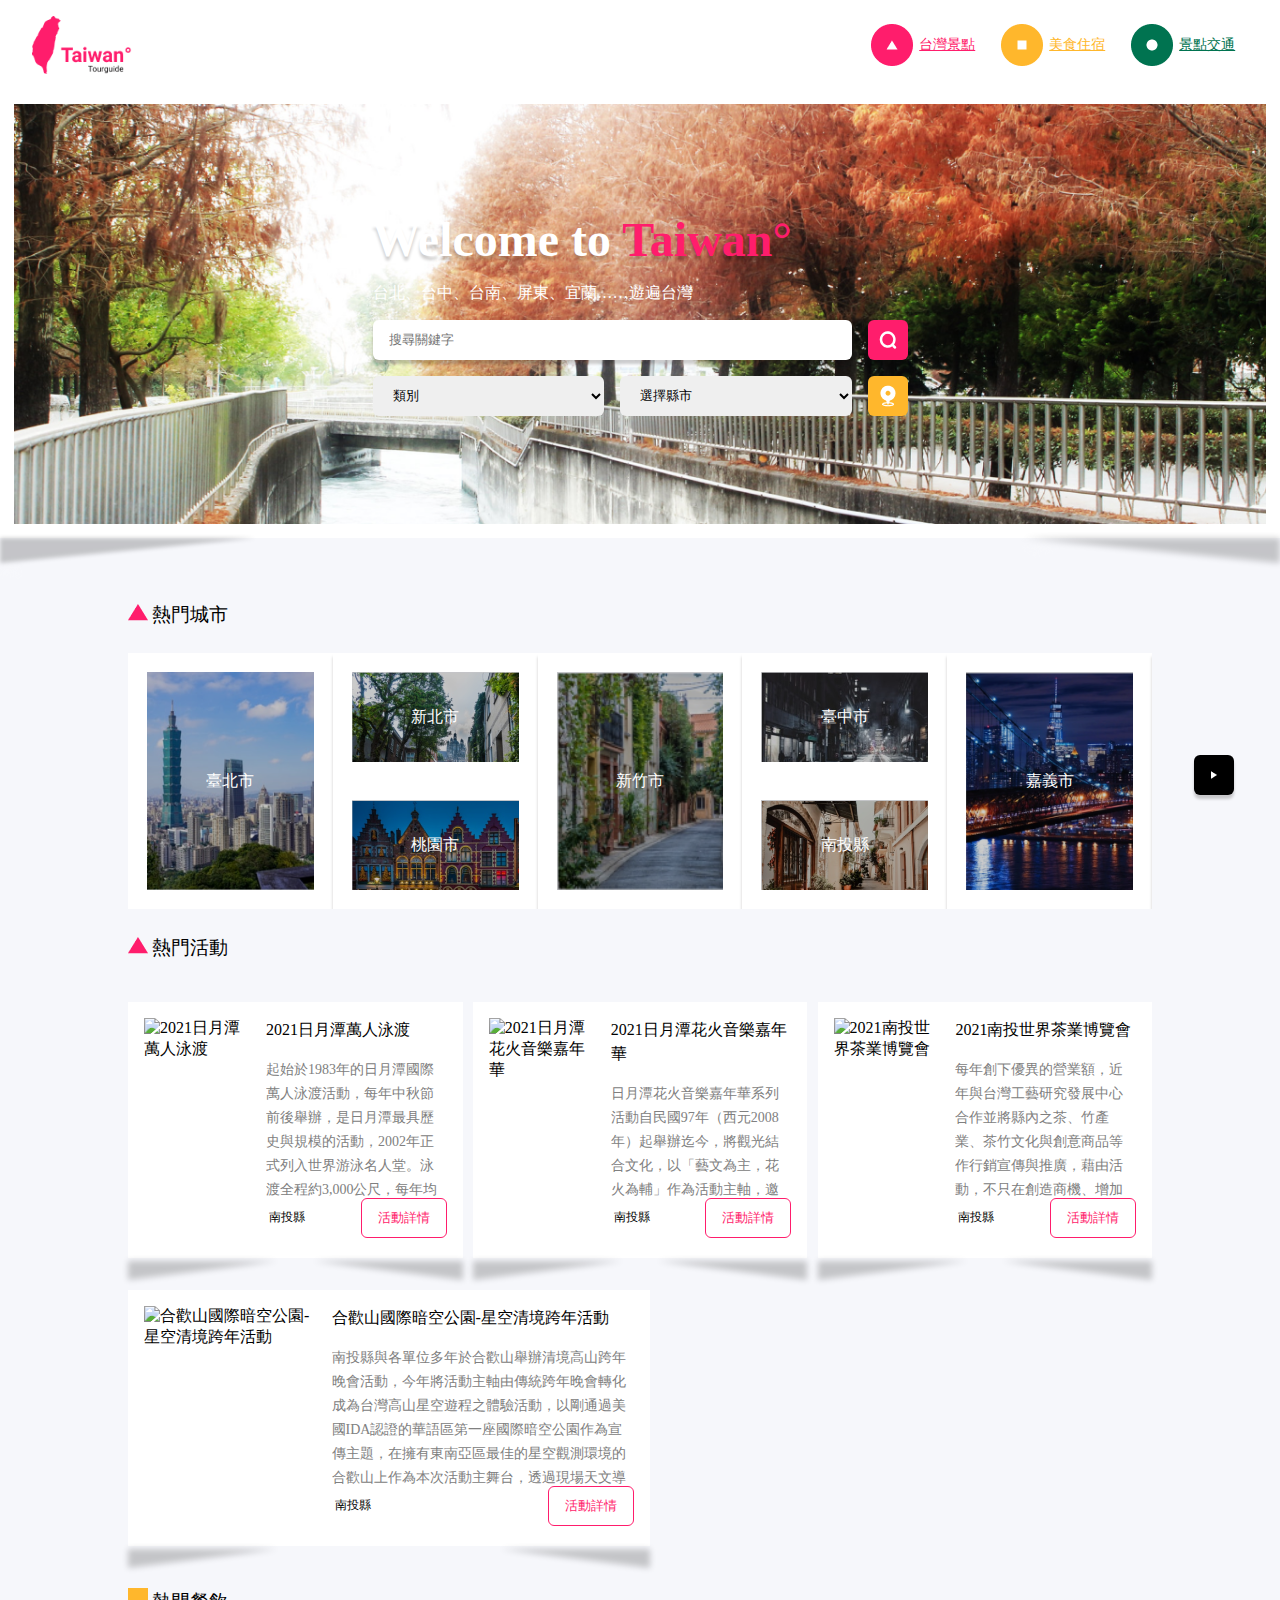
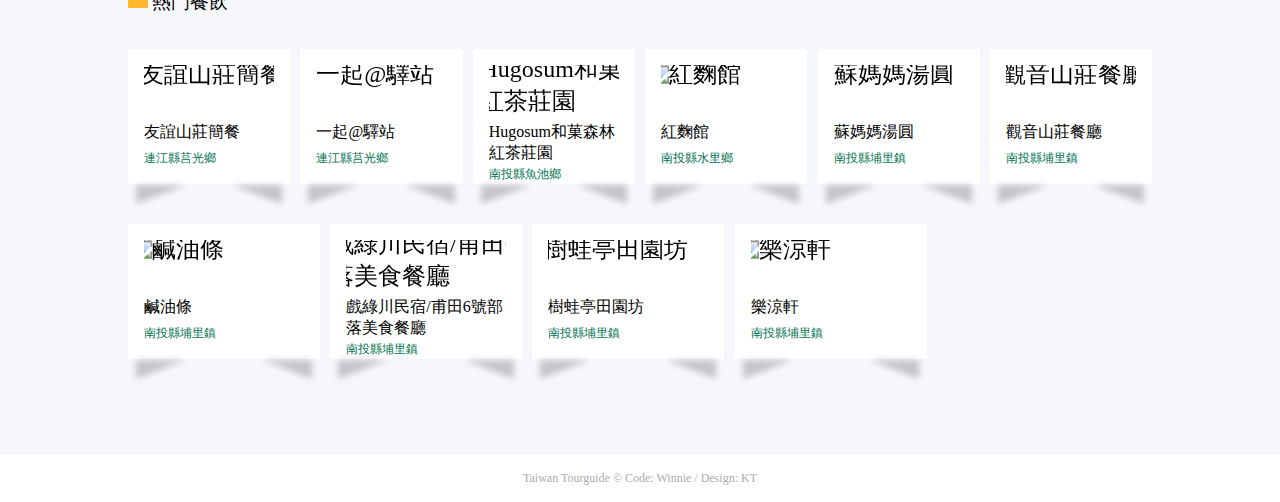
==== index.html @ 541fc55f "first commit" ====
<!DOCTYPE html>
<html lang="zh">
  <head>
    <meta charset="UTF-8" />
    <meta http-equiv="X-UA-Compatible" content="IE=edge" />
    <meta name="viewport" content="width=device-width, initial-scale=1.0" />
    <title>台灣旅遊景點導覽</title>
    <link
      rel="stylesheet"
      href="https://use.fontawesome.com/releases/v5.15.4/css/all.css"
      integrity="sha384-DyZ88mC6Up2uqS4h/KRgHuoeGwBcD4Ng9SiP4dIRy0EXTlnuz47vAwmeGwVChigm"
      crossorigin="anonymous"
    />
    <link rel="stylesheet" href="styles/style.css" />
  </head>
  <body>
    <!-- 頁首/start -->
    <header class="header">
      <!-- 導覽列/start -->
      <nav>
        <img class="logo" src="./images/logo.png" alt="Taiwan Tourguide" />
        <ul class="subnav">
          <li>
            <a class="text_primary" href="./index.html">
              <img src="/images/link (1).png" alt="" />
              <span>台灣景點</span>
            </a>
          </li>
          <li>
            <a class="text_secondary" href="./meal.html">
              <img src="/images/link (2).png" alt="" />
              <span>美食住宿</span>
            </a>
          </li>
          <li>
            <a class="text_green" href="./traffic.html">
              <img src="/images/link (3).png" alt="" />
              <span>景點交通</span>
            </a>
          </li>
        </ul>
      </nav>
      <!-- 導覽列/end -->
      <!-- 看板/start -->
      <section class="banner">
        <div class="img_container">
          <img src="./images/banner.png" alt="banner" />
        </div>
        <div class="flex_container">
          <h1>Welcome to <span class="text_primary">Taiwan°</span></h1>
          <p>台北、台中、台南、屏東、宜蘭……遊遍台灣</p>
          <form action="">
            <div class="toolbox">
              <input
                type="text"
                class="input"
                name="keywords"
                id="keywords"
                placeholder="搜尋關鍵字"
              />
              <button class="btn btn_primary" id="search">
                <img src="./images/Icon/search.png" alt="" />
              </button>
              <select class="btn" name="typeSelect" id="typeSelect">
                <option value="">類別</option>
                <option value="Activity">活動</option>
                <option value="ScenicSpot">景點</option>
              </select>
              <select class="btn" name="citySelect" id="citySelect">
                <option value="">不分縣市</option>
              </select>
              <button class="btn btn_secondary">
                <img src="./images/Icon/GPS.png" alt="GPS" />
              </button>
            </div>
          </form>
        </div>
      </section>
      <!-- 看板/end -->
    </header>
    <!-- 頁首/end -->

    <main>
      <!-- 熱門城市/start -->
      <section class="topic topic_city">
        <div class="topic_title">
          <img src="./images/Icon/Triangle.png" alt="" />
          <h3>熱門城市</h3>
        </div>
        <div class="grid_container">
          <div class="cards_map">
            <div class="card_map grid_1">
              <i class="fas fa-map-marker-alt"></i>
              <h4>臺北市</h4>
              <div class="img_container">
                <img src="/images/city/Taipei.png" alt="臺北市" />
              </div>
            </div>
            <div class="card_map grid_2">
              <i class="fas fa-map-marker-alt"></i>
              <h4>新北市</h4>
              <div class="img_container">
                <img src="/images/city/NewTaipei.png" alt="新北市" />
              </div>
            </div>
            <div class="card_map">
              <i class="fas fa-map-marker-alt"></i>
              <h4>桃園市</h4>
              <div class="img_container">
                <img src="/images/city/Taoyuan.png" alt="桃園市" />
              </div>
            </div>
            <div class="card_map grid_1">
              <i class="fas fa-map-marker-alt"></i>
              <h4>新竹市</h4>
              <div class="img_container">
                <img src="/images/city/Hsinchu.png" alt="新竹市" />
              </div>
            </div>
            <div class="card_map grid_2">
              <i class="fas fa-map-marker-alt"></i>
              <h4>臺中市</h4>
              <div class="img_container">
                <img src="/images/city/Taichung.png" alt="臺中市" />
              </div>
            </div>
            <div class="card_map">
              <i class="fas fa-map-marker-alt"></i>
              <h4>南投縣</h4>
              <div class="img_container">
                <img src="/images/city/NantouCounty.png" alt="南投縣" />
              </div>
            </div>
            <div class="card_map grid_1">
              <i class="fas fa-map-marker-alt"></i>
              <h4>嘉義市</h4>
              <div class="img_container">
                <img src="/images/city/Chiayi.png" alt="嘉義市" />
              </div>
            </div>
            <!-- 前半部 -->
            <!-- 後半部 -->
            <div class="card_map grid_1">
              <i class="fas fa-map-marker-alt"></i>
              <h4>臺南市</h4>
              <div class="img_container">
                <img src="/images/city/Tainan.png" alt="臺南市" />
              </div>
            </div>
            <div class="card_map grid_2">
              <i class="fas fa-map-marker-alt"></i>
              <h4>高雄市</h4>
              <div class="img_container">
                <img src="/images/city/Kaohsiung.png" alt="高雄市" />
              </div>
            </div>
            <div class="card_map">
              <i class="fas fa-map-marker-alt"></i>
              <h4>屏東縣</h4>
              <div class="img_container">
                <img src="/images/city/PingtungCounty.png" alt="屏東縣" />
              </div>
            </div>
            <div class="card_map grid_1">
              <i class="fas fa-map-marker-alt"></i>
              <h4>宜蘭縣</h4>
              <div class="img_container">
                <img src="/images/city/YilanCounty.png" alt="宜蘭縣" />
              </div>
            </div>
            <div class="card_map grid_2">
              <i class="fas fa-map-marker-alt"></i>
              <h4>花蓮縣</h4>
              <div class="img_container">
                <img src="/images/city/HualienCounty.png" alt="花蓮縣" />
              </div>
            </div>
            <div class="card_map">
              <i class="fas fa-map-marker-alt"></i>
              <h4>臺東縣</h4>
              <div class="img_container">
                <img src="/images/city/TaitungCounty.png" alt="臺東縣" />
              </div>
            </div>
            <div class="card_map grid_1">
              <i class="fas fa-map-marker-alt"></i>
              <h4>金.馬.澎</h4>
              <div class="img_container">
                <img src="/images/city/others.png" alt="金門縣" />
              </div>
            </div>
          </div>
        </div>
        <button class="btn btn_white prev_map">
          <img src="/images/Icon/previous-1.png" alt="previous" />
        </button>
        <button class="btn btn_black next_map">
          <img src="/images/Icon/next-1.png" alt="next" />
        </button>
      </section>
      <!-- 熱門城市/end -->
      <!-- 熱門活動/start -->
      <section class="topic topic_activity">
        <div class="topic_title">
          <img src="./images/Icon/Triangle.png" alt="" />
          <h3>熱門活動</h3>
        </div>
        <div class="cards cards_activity">
          <div class="card_activity">
            <div class="activity_img">
              <img
                src="https://www.taiwan.net.tw/att/event/50882fb8-6e13-49dc-8d8a-f7b83de20fe3.jpg"
                alt="2021日月潭萬人泳渡"
              />
            </div>
            <div class="activity_content">
              <h4 class="activity_title">2021日月潭萬人泳渡</h4>
              <p>
                起始於1983年的日月潭國際萬人泳渡活動，每年中秋節前後舉辦，是日月潭最具歷史與規模的活動，2002年正式列入世界游泳名人堂。泳渡全程約3,000公尺，每年均吸引來自海內外四面八方上萬名游泳愛好者參加，幾乎在開放報名即迅速額滿的「日月潭萬人泳渡」嘉年華盛事，場面盛況空前。...
              </p>
            </div>
            <div class="info">
              <span
                ><i class="text_primary fas fa-map-marker-alt"></i
                >&nbsp;南投縣</span
              >
              <button class="btn btn_outline_primary">活動詳情</button>
            </div>
          </div>

          <div class="card_activity">
            <div class="activity_img">
              <img
                src="https://www.taiwan.net.tw/att/event/d9db59b2-9d6d-4d7e-8231-fed0d97bcc52.jpg"
                alt="2021日月潭花火音樂嘉年華"
              />
            </div>
            <div class="activity_content">
              <h4 class="activity_title">2021日月潭花火音樂嘉年華</h4>
              <p>
                日月潭花火音樂嘉年華系列活動自民國97年（西元2008年）起舉辦迄今，將觀光結合文化，以「藝文為主，花火為輔」作為活動主軸，邀請國內知名樂團，將大型藝術表演活動，搭配施放炫爛煙火，高品質的音樂花火聲光饗宴，在日月潭浪漫唯美之自然山光水景特色中演出，創造日月潭獨特之藝文氣息。近年來更逐漸導入自行車、馬拉松、紅茶產業文化、婚紗旅遊等多元主題，發展一系列高品質戶外展演及觀光活動，塑造多元嘉年華盛事意象，為日月潭嘉年華活動奠定深刻之「藝文表演」與「運動休閒」高優質旅遊印象，每年10-11月的日月潭花火音樂嘉年華活動已成為秋遊日月潭年度重大盛會。
                10/30 NTSO臺灣青年交響樂團花火音樂會
                暫定19:00開演，演出結束後施放煙火 10/30-10/31 紅茶文化季
                10:00-16:00 11/13 日月潭Come!BikeDay自行車嘉年華
                報到時間及地點視活動路線及內容而定，報名資訊後續公告...
              </p>
            </div>
            <div class="info">
              <span
                ><i class="text_primary fas fa-map-marker-alt"></i
                >&nbsp;南投縣</span
              >
              <button class="btn btn_outline_primary">活動詳情</button>
            </div>
          </div>

          <div class="card_activity">
            <div class="activity_img">
              <img
                src="https://www.taiwan.net.tw/att/event/10de645f-acbb-4447-a71e-45adbef38a7f.jpg"
                alt="2021南投世界茶業博覽會"
              />
            </div>
            <div class="activity_content">
              <h4 class="activity_title">2021南投世界茶業博覽會</h4>
              <p>
                <!--2019年南投世界茶業博覽會<!-邁入第10年，-->每年創下優異的營業額，近年與台灣工藝研究發展中心合作並將縣內之茶、竹產業、茶竹文化與創意商品等作行銷宣傳與推廣，藉由活動，不只在創造商機、增加農民的收入，並帶動周邊及整體觀光產業；讓傳統農業轉型，加強品牌行銷，增加市場的競爭力，讓茶與竹之文化創意商品化；茶道與竹藝融合，同時以世界博覽會的形式，展售各國的特色茶樣，展示南投的竹工藝術，呈現多元茶與竹文化，進而塑造出世界台灣島的精神，提高台灣茶葉的曝光率與知名度。眾所期待的千人茶會、千人揉茶、茶與音樂，還有茶薰六覺，亦在大操場或樹蔭下自然呈現。在黃金品茗館裡，可以品飲到來自台灣各地比賽茶的特等茶。中興會堂及青少年活動中心同時邀請中、日、韓等世界各地的茶道展演，使與會的民眾能對國際茶文化、茶產業能有更廣大的認識視野。<!--主題展館涵蓋有世界茶葉之旅、見證台灣茶的茶葉藝文館、黃金品茗館外，今年加入了農村再生館、客家產業館等再地的產業融入不同的文化、特色增加活動精彩度。-->...
              </p>
            </div>
            <div class="info">
              <span
                ><i class="text_primary fas fa-map-marker-alt"></i
                >&nbsp;南投縣</span
              >
              <button class="btn btn_outline_primary">活動詳情</button>
            </div>
          </div>

          <div class="card_activity">
            <div class="activity_img">
              <img
                src="https://www.taiwan.net.tw/att/event/f401957f-72ff-4c95-9a51-b59a6194bed5.jpg"
                alt="合歡山國際暗空公園-星空清境跨年活動"
              />
            </div>
            <div class="activity_content">
              <h4 class="activity_title">
                合歡山國際暗空公園-星空清境跨年活動
              </h4>
              <p>
                南投縣與各單位多年於合歡山舉辦清境高山跨年晚會活動，今年將活動主軸由傳統跨年晚會轉化成為台灣高山星空遊程之體驗活動，以剛通過美國IDA認證的華語區第一座國際暗空公園作為宣傳主題，在擁有東南亞區最佳的星空觀測環境的合歡山上作為本次活動主舞台，透過現場天文導覽及專業器材進行互動體驗，使民眾有機會在臺灣高山漫天星斗下倒數跨年，用臺灣最美的山景迎接2021年的到來。※
                防疫優先，南投縣政府宣佈2020清境跨年活動採線上直播辦理。...
              </p>
            </div>
            <div class="info">
              <span
                ><i class="text_primary fas fa-map-marker-alt"></i
                >&nbsp;南投縣</span
              >
              <button class="btn btn_outline_primary">活動詳情</button>
            </div>
          </div>
        </div>
      </section>
      <!-- 熱門活動/end -->
      <!-- 熱門餐飲/start -->
      <section class="topic topic_food">
        <div class="topic_title">
          <img src="./images/Icon/Rectangle.png" alt="" />
          <h3>熱門餐飲</h3>
        </div>
        <div class="cards cards_food">
          <div class="card">
            <div class="img_container">
              <img
                src="https://www.matsu-nsa.gov.tw/FileArtPic.ashx?id=2913&amp;w=1280&amp;h=960"
                alt="友誼山莊簡餐"
              />
            </div>
            <div class="card_content">
              <p>友誼山莊簡餐</p>
              <div>
                <i class="text_primary fas fa-map-marker-alt"></i>
                <span>連江縣莒光鄉</span>
              </div>
            </div>
          </div>

          <div class="card">
            <div class="img_container">
              <img
                src="https://www.matsu-nsa.gov.tw/FileArtPic.ashx?id=3371&amp;w=1280&amp;h=960"
                alt="一起@驛站"
              />
            </div>
            <div class="card_content">
              <p>一起@驛站</p>
              <div>
                <i class="text_primary fas fa-map-marker-alt"></i>
                <span>連江縣莒光鄉</span>
              </div>
            </div>
          </div>

          <div class="card">
            <div class="img_container">
              <img
                src="https://www.sunmoonlake.gov.tw/image/912/640x480"
                alt="Hugosum和菓森林紅茶莊園"
              />
            </div>
            <div class="card_content">
              <p>Hugosum和菓森林紅茶莊園</p>
              <div>
                <i class="text_primary fas fa-map-marker-alt"></i>
                <span>南投縣魚池鄉</span>
              </div>
            </div>
          </div>

          <div class="card">
            <div class="img_container">
              <img
                src="https://www.sunmoonlake.gov.tw/image/375/640x480"
                alt="紅麴館"
              />
            </div>
            <div class="card_content">
              <p>紅麴館</p>
              <div>
                <i class="text_primary fas fa-map-marker-alt"></i>
                <span>南投縣水里鄉</span>
              </div>
            </div>
          </div>

          <div class="card">
            <div class="img_container">
              <img
                src="https://www.sunmoonlake.gov.tw/image/578/640x480"
                alt="蘇媽媽湯圓"
              />
            </div>
            <div class="card_content">
              <p>蘇媽媽湯圓</p>
              <div>
                <i class="text_primary fas fa-map-marker-alt"></i>
                <span>南投縣埔里鎮</span>
              </div>
            </div>
          </div>

          <div class="card">
            <div class="img_container">
              <img
                src="https://www.sunmoonlake.gov.tw/image/1534/640x480"
                alt="觀音山莊餐廳"
              />
            </div>
            <div class="card_content">
              <p>觀音山莊餐廳</p>
              <div>
                <i class="text_primary fas fa-map-marker-alt"></i>
                <span>南投縣埔里鎮</span>
              </div>
            </div>
          </div>

          <div class="card">
            <div class="img_container">
              <img
                src="https://www.sunmoonlake.gov.tw/image/1556/640x480"
                alt="鹹油條"
              />
            </div>
            <div class="card_content">
              <p>鹹油條</p>
              <div>
                <i class="text_primary fas fa-map-marker-alt"></i>
                <span>南投縣埔里鎮</span>
              </div>
            </div>
          </div>

          <div class="card">
            <div class="img_container">
              <img
                src="https://www.sunmoonlake.gov.tw/image/444/640x480"
                alt="戲綠川民宿/甫田6號部落美食餐廳"
              />
            </div>
            <div class="card_content">
              <p>戲綠川民宿/甫田6號部落美食餐廳</p>
              <div>
                <i class="text_primary fas fa-map-marker-alt"></i>
                <span>南投縣埔里鎮</span>
              </div>
            </div>
          </div>

          <div class="card">
            <div class="img_container">
              <img
                src="https://www.sunmoonlake.gov.tw/image/413/640x480"
                alt="樹蛙亭田園坊"
              />
            </div>
            <div class="card_content">
              <p>樹蛙亭田園坊</p>
              <div>
                <i class="text_primary fas fa-map-marker-alt"></i>
                <span>南投縣埔里鎮</span>
              </div>
            </div>
          </div>

          <div class="card">
            <div class="img_container">
              <img
                src="https://www.sunmoonlake.gov.tw/image/419/640x480"
                alt="樂涼軒"
              />
            </div>
            <div class="card_content">
              <p>樂涼軒</p>
              <div>
                <i class="text_primary fas fa-map-marker-alt"></i>
                <span>南投縣埔里鎮</span>
              </div>
            </div>
          </div>
        </div>
      </section>
      <!-- 熱門餐飲/end -->
    </main>

    <!-- 頁腳/start -->
    <footer>
      <p>Taiwan Tourguide © Code: Winnie / Design: KT</p>
    </footer>
    <!-- 頁腳/end -->
  </body>
  <script
    type="text/javascript"
    src="https://cdnjs.cloudflare.com/ajax/libs/axios/0.21.4/axios.min.js"
  ></script>
  <script src="./app.js"></script>
</html>
---- styles/style.css ----
/* reset */
* {
  margin: 0;
  padding: 0;
  -webkit-box-sizing: border-box;
          box-sizing: border-box;
}

a {
  text-decoration: none;
}

li {
  list-style: none;
}

h1,
h2,
h3,
h4,
h5,
h6 {
  font-weight: normal;
}

/* Utilities */
.text_primary {
  color: #ff1d6c;
}

.text_secondary {
  color: #ffb72c;
}

.text_green {
  color: #007350;
}

.input,
.btn {
  border-radius: 6px;
  border: 0;
  height: 40px;
  padding: 0 1rem;
  /* make inner center*/
  display: -webkit-box;
  display: -ms-flexbox;
  display: flex;
  -webkit-box-pack: center;
      -ms-flex-pack: center;
          justify-content: center;
  -webkit-box-align: center;
      -ms-flex-align: center;
          align-items: center;
}

.btn {
  cursor: pointer;
}

.btn_primary {
  background-color: #ff1d6c;
  color: #fff;
}

.btn_secondary {
  background-color: #ffb72c;
  color: #fff;
}

.btn_black {
  background-color: #000;
  color: #fff;
}

.btn_white {
  background-color: #fff;
  color: #000;
}

.btn_outline_primary {
  color: #ff1d6c;
  background-color: #fff;
  border: 1px solid #ff1d6c;
}

/* index */
body {
  background: #f6f7fb;
}

header.header nav {
  background-color: #fff;
  display: -webkit-box;
  display: -ms-flexbox;
  display: flex;
  -webkit-box-align: center;
      -ms-flex-align: center;
          align-items: center;
  -webkit-box-pack: justify;
      -ms-flex-pack: justify;
          justify-content: space-between;
  -ms-flex-wrap: wrap;
      flex-wrap: wrap;
  padding: 1rem 2rem;
}

header.header nav img.logo {
  -webkit-box-flex: 0;
      -ms-flex: 0 1 auto;
          flex: 0 1 auto;
  width: 15vw;
  max-width: 100px;
  height: auto;
}

header.header nav ul.subnav {
  display: -webkit-box;
  display: -ms-flexbox;
  display: flex;
  font-size: 0.9rem;
}

header.header nav ul.subnav li {
  padding: 0 1vw;
}

header.header nav ul.subnav li a {
  display: -webkit-box;
  display: -ms-flexbox;
  display: flex;
  -webkit-box-pack: center;
      -ms-flex-pack: center;
          justify-content: center;
  -webkit-box-align: center;
      -ms-flex-align: center;
          align-items: center;
}

header.header nav ul.subnav li a img {
  margin-right: 0.5vw;
}

header.header nav ul.subnav li a:hover img {
  -webkit-transform: scale(1.2);
          transform: scale(1.2);
  -webkit-transition: all 0.1s ease-in;
  transition: all 0.1s ease-in;
}

header.header nav ul.subnav li a span {
  -webkit-text-decoration-line: underline;
          text-decoration-line: underline;
}

header.header section.banner {
  position: relative;
  height: 35vw;
  color: #fff;
  display: -webkit-box;
  display: -ms-flexbox;
  display: flex;
  -webkit-box-orient: vertical;
  -webkit-box-direction: normal;
      -ms-flex-direction: column;
          flex-direction: column;
  -webkit-box-align: center;
      -ms-flex-align: center;
          align-items: center;
  -webkit-box-pack: center;
      -ms-flex-pack: center;
          justify-content: center;
}

header.header section.banner div.img_container {
  z-index: 5;
  position: absolute;
  overflow: hidden;
  border: 14px solid #fff;
  height: 35vw;
  width: 100%;
}

header.header section.banner div.img_container > img {
  max-width: 100%;
  height: auto;
  position: relative;
  top: 50%;
  left: 50%;
  -webkit-transform: translate(-50%, -50%);
          transform: translate(-50%, -50%);
}

header.header section.banner div.flex_container {
  z-index: 20;
}

header.header section.banner div.flex_container h1 {
  font-weight: bold;
  font-size: 3rem;
  text-shadow: 0px 4px 3px rgba(13, 11, 12, 0.2);
}

header.header section.banner div.flex_container p {
  margin: 1rem 0;
}

header.header section.banner div.flex_container button {
  width: 40px;
}

header.header section.banner div.flex_container div.toolbox {
  display: -webkit-box;
  display: -ms-flexbox;
  display: flex;
  -ms-flex-wrap: wrap;
      flex-wrap: wrap;
  gap: 1rem;
}

header.header section.banner div.flex_container div.toolbox button {
  -ms-flex-preferred-size: 40px;
      flex-basis: 40px;
}

header.header section.banner div.flex_container div.toolbox input {
  -ms-flex-preferred-size: 80%;
      flex-basis: 80%;
  -webkit-box-flex: 2;
      -ms-flex-positive: 2;
          flex-grow: 2;
  -webkit-box-shadow: 0px 4px 3px rgba(13, 11, 12, 0.2);
          box-shadow: 0px 4px 3px rgba(13, 11, 12, 0.2);
}

header.header section.banner div.flex_container div.toolbox select {
  -ms-flex-preferred-size: 40%;
      flex-basis: 40%;
  -webkit-box-flex: 1;
      -ms-flex-positive: 1;
          flex-grow: 1;
}

header.header section.banner div.flex_container::before {
  z-index: 0;
  content: "left";
  position: absolute;
  width: 0;
  height: 0;
  top: 100%;
  left: 0;
  border-style: solid;
  border-width: 2vw 20vw 0 0;
  border-color: #000000 transparent transparent transparent;
  -webkit-filter: blur(2px);
          filter: blur(2px);
  opacity: 0.2;
}

header.header section.banner div.flex_container::after {
  content: "right";
  position: absolute;
  width: 0;
  height: 0;
  top: 100%;
  right: 0;
  border-style: solid;
  border-width: 0 20vw 2vw 0;
  border-color: transparent #000 transparent transparent;
  -webkit-filter: blur(3px);
          filter: blur(3px);
  opacity: 0.2;
}

main {
  margin: 5vw 10vw;
}

main section.topic {
  margin-bottom: 2vw;
}

main section.topic div.topic_title {
  margin-bottom: 2vw;
}

main section.topic div.topic_title img {
  display: inline-block;
}

main section.topic div.topic_title h3 {
  display: inline-block;
}

main section.topic div.cards {
  display: -webkit-box;
  display: -ms-flexbox;
  display: flex;
  -ms-flex-wrap: wrap;
      flex-wrap: wrap;
  -webkit-box-pack: start;
      -ms-flex-pack: start;
          justify-content: flex-start;
  gap: 1%;
  width: 100%;
}

main section.topic div.cards div.card {
  position: relative;
  z-index: 10;
  background-color: #fff;
  margin: 0.5rem 0 2rem;
  padding: 1rem;
  -webkit-box-flex: 1;
      -ms-flex: 1 1 160px;
          flex: 1 1 160px;
  max-width: 15vw;
  display: -webkit-box;
  display: -ms-flexbox;
  display: flex;
  -webkit-box-align: start;
      -ms-flex-align: start;
          align-items: start;
  -webkit-box-pack: justify;
      -ms-flex-pack: justify;
          justify-content: space-between;
  -ms-flex-wrap: wrap;
      flex-wrap: wrap;
}

main section.topic div.cards div.card div.img_container {
  height: 55%;
  width: 100%;
  overflow: hidden;
}

main section.topic div.cards div.card div.img_container img {
  width: 100%;
  scale: 1.5;
}

main section.topic div.cards div.card div.card_content {
  display: -webkit-box;
  display: -ms-flexbox;
  display: flex;
  -webkit-box-orient: vertical;
  -webkit-box-direction: normal;
      -ms-flex-direction: column;
          flex-direction: column;
  -webkit-box-pack: justify;
      -ms-flex-pack: justify;
          justify-content: space-between;
  height: 43%;
}

main section.topic div.cards div.card div.card_content span {
  color: #007350;
  font-size: 0.75rem;
}

main section.topic div.cards div.card div.card_content::before {
  content: "";
  position: absolute;
  width: 0;
  height: 0;
  top: 101%;
  left: 0.5rem;
  border-style: solid;
  border-width: 1.5vw 50px 0 0;
  border-color: #000000 transparent transparent transparent;
  -webkit-filter: blur(3px);
          filter: blur(3px);
  opacity: 0.2;
}

main section.topic div.cards div.card div.card_content::after {
  content: "";
  position: absolute;
  width: 0;
  height: 0;
  top: 101%;
  right: 0.5rem;
  border-style: solid;
  border-width: 0 50px 1.5vw 0;
  border-color: transparent #000 transparent transparent;
  -webkit-filter: blur(3px);
          filter: blur(3px);
  opacity: 0.2;
}

main section.topic div.cards div.card_activity {
  position: relative;
  background-color: #fff;
  padding: 1rem;
  margin: 1rem 0;
  max-width: 522px;
  height: 20vw;
  -webkit-box-flex: 1;
      -ms-flex: 1 1 280px;
          flex: 1 1 280px;
}

main section.topic div.cards div.card_activity .activity_img {
  float: left;
  margin-right: 1rem;
  width: 35%;
  height: 100%;
  overflow: hidden;
  display: -webkit-box;
  display: -ms-flexbox;
  display: flex;
  -webkit-box-pack: center;
      -ms-flex-pack: center;
          justify-content: center;
}

main section.topic div.cards div.card_activity .activity_content {
  height: 80%;
  font-size: 14px;
  line-height: 1.5rem;
  overflow: hidden;
}

main section.topic div.cards div.card_activity .activity_content h4 {
  font-size: 16px;
  margin-bottom: 1rem;
}

main section.topic div.cards div.card_activity .activity_content p {
  margin-bottom: 0.5rem;
  color: gray;
}

main section.topic div.cards div.card_activity .activity_content::before {
  content: "";
  position: absolute;
  width: 0;
  height: 0;
  top: 101%;
  left: 0;
  border-style: solid;
  border-width: 1.5vw 150px 0 0;
  border-color: #000000 transparent transparent transparent;
  z-index: 20;
  -webkit-filter: blur(3px);
          filter: blur(3px);
  opacity: 0.2;
}

main section.topic div.cards div.card_activity .activity_content::after {
  content: "";
  position: absolute;
  width: 0;
  height: 0;
  top: 101%;
  right: 0;
  border-style: solid;
  border-width: 0 150px 1.5vw 0;
  border-color: transparent #000 transparent transparent;
  -webkit-filter: blur(3px);
          filter: blur(3px);
  opacity: 0.2;
}

main section.topic div.cards div.card_activity div.info {
  display: -webkit-box;
  display: -ms-flexbox;
  display: flex;
  -webkit-box-align: center;
      -ms-flex-align: center;
          align-items: center;
  -webkit-box-pack: justify;
      -ms-flex-pack: justify;
          justify-content: space-between;
  font-size: 0.75rem;
}

main section.topic_city {
  position: relative;
}

main section.topic_city div.grid_container {
  width: 100%;
  overflow: hidden;
}

main section.topic_city div.grid_container div.cards_map {
  position: relative;
  display: -ms-grid;
  display: grid;
  -ms-grid-columns: auto auto auto;
      grid-template-columns: auto auto auto;
  height: 20vw;
}

main section.topic_city div.grid_container div.cards_map > div.card_map {
  overflow: auto;
  z-index: 10;
  width: 16vw;
  -webkit-box-shadow: 0px 4px 3px rgba(13, 11, 12, 0.2);
          box-shadow: 0px 4px 3px rgba(13, 11, 12, 0.2);
  display: -webkit-box;
  display: -ms-flexbox;
  display: flex;
  -webkit-box-align: center;
      -ms-flex-align: center;
          align-items: center;
  -webkit-box-pack: center;
      -ms-flex-pack: center;
          justify-content: center;
  -webkit-box-orient: vertical;
  -webkit-box-direction: normal;
      -ms-flex-direction: column;
          flex-direction: column;
  color: #fff;
  cursor: pointer;
}

main section.topic_city div.grid_container div.cards_map > div.card_map > div.img_container {
  z-index: -10;
  position: absolute;
  overflow: hidden;
  width: 16vw;
  height: 10vw;
  border: 1.5vw solid #fff;
}

main section.topic_city div.grid_container div.cards_map > div.card_map > div.img_container::before {
  content: "";
  z-index: 0;
  position: absolute;
  width: 16vw;
  height: 20vw;
  background-color: #000;
  opacity: 0.2;
}

main section.topic_city div.grid_container div.cards_map > div.card_map.grid_1 div.img_container {
  height: 20vw;
}

main section.topic_city div.grid_container div.cards_map > div.card_map.grid_1 img {
  height: 100%;
}

main section.topic_city div.grid_container div.cards_map .grid_1 {
  -ms-grid-row: 1;
      grid-row-start: 1;
  grid-row-end: 3;
}

main section.topic_city div.grid_container div.cards_map .grid_2 {
  -ms-grid-row: 1;
      grid-row-start: 1;
  grid-row-end: 2;
}

main section.topic_city button {
  width: 40px;
  -webkit-box-shadow: 0px 4px 3px rgba(13, 11, 12, 0.2);
          box-shadow: 0px 4px 3px rgba(13, 11, 12, 0.2);
  position: absolute;
  top: 50%;
}

main section.topic_city button.prev_map {
  left: -8%;
}

main section.topic_city button.next_map {
  right: -8%;
}

footer {
  background-color: #fff;
  text-align: center;
}

footer p {
  color: #acacac;
  padding: 1rem;
  font-size: 0.75rem;
}

/* phone size */
@media screen and (max-width: 576px) {
  header.header nav {
    height: 100%;
    -webkit-box-pack: center;
        -ms-flex-pack: center;
            justify-content: center;
    padding: 0.5rem 2rem;
  }
  header.header nav img.logo {
    width: 80px;
    height: auto;
  }
  header.header ul.subnav {
    font-size: 0.8rem;
    -webkit-box-flex: 1;
        -ms-flex: 1 1 auto;
            flex: 1 1 auto;
    min-width: 90vw;
    margin-top: 1rem;
    padding: 0.75rem;
    background-color: #fff;
    -webkit-box-shadow: 0px 2px 4px rgba(13, 11, 12, 0.2);
            box-shadow: 0px 2px 4px rgba(13, 11, 12, 0.2);
    border-radius: 6px;
    -ms-flex-pack: distribute;
        justify-content: space-around;
  }
  header.header ul.subnav li a {
    -webkit-transition: none;
    transition: none;
    color: #d2d2d2;
  }
  header.header ul.subnav li a img {
    display: none;
  }
  header.header ul.subnav li a:active {
    color: #ff1d6c;
  }
  header.header ul.subnav li a span {
    -webkit-text-decoration-line: none;
            text-decoration-line: none;
  }
  header.header section.banner {
    border: none;
    position: static;
    height: 15vw;
    background-color: #fff;
    padding-bottom: 0.5rem;
  }
  header.header section.banner div.img_container {
    display: none;
  }
  header.header section.banner div.flex_container h1,
  header.header section.banner div.flex_container p {
    display: none;
  }
  header.header section.banner div.flex_container form div.toolbox {
    min-width: 90vw;
  }
  header.header section.banner div.flex_container form div.toolbox input {
    display: none;
  }
  header.header section.banner div.flex_container form div.toolbox select {
    -webkit-box-shadow: 0px 2px 4px rgba(13, 11, 12, 0.2);
            box-shadow: 0px 2px 4px rgba(13, 11, 12, 0.2);
  }
  header.header section.banner div.flex_container form div.toolbox button {
    position: absolute;
    width: 40px;
    -webkit-box-shadow: none;
            box-shadow: none;
    top: 0.5rem;
    right: 0.5rem;
  }
  header.header section.banner div.flex_container form div.toolbox button#search {
    -webkit-transform: translate(-110%, 0);
            transform: translate(-110%, 0);
  }
  header.header section.banner div.flex_container::before {
    display: none;
  }
  header.header section.banner div.flex_container::after {
    display: none;
  }
  main section.topic.topic_city div.grid_container {
    overflow: auto;
  }
  main section.topic.topic_city div.grid_container div.cards_map {
    height: 40vw;
  }
  main section.topic.topic_city div.grid_container div.cards_map > div.card_map {
    width: 32vw;
  }
  main section.topic.topic_city div.grid_container div.cards_map > div.card_map > div.img_container {
    border: 9px solid #fff;
    width: 32vw;
    height: 20vw;
  }
  main section.topic.topic_city div.grid_container div.cards_map > div.card_map > div.img_container::before {
    width: 32vw;
    height: 40vw;
  }
  main section.topic.topic_city div.grid_container div.cards_map > div.card_map.grid_1 div.img_container {
    height: 40vw;
  }
  main section.topic.topic_city button.prev_map,
  main section.topic.topic_city button.next_map {
    display: none;
  }
  main section.topic div.cards {
    margin: 1rem 0;
  }
  main section.topic div.cards div.card {
    -webkit-box-flex: 1;
        -ms-flex: 1 1 35vw;
            flex: 1 1 35vw;
    max-width: 140px;
    height: auto;
  }
  main section.topic div.cards div.card div.img_container {
    min-height: 96px;
    width: 30vw;
  }
  main section.topic div.cards div.card p {
    font-size: 0.9rem;
  }
  main section.topic div.cards div.card_activity {
    height: 120px;
    -webkit-box-flex: 1;
        -ms-flex: 1 1 298px;
            flex: 1 1 298px;
  }
  main section.topic div.cards div.card_activity p {
    display: none;
  }
  main section.topic div.cards div.card_activity button {
    display: none;
  }
}

/* tablet size */
@media screen and (min-width: 576px) and (max-width: 768px) {
  header.header nav {
    height: 100%;
  }
  header.header ul.subnav {
    font-size: 1rem;
  }
  header.header ul.subnav li a {
    -webkit-transition: none;
    transition: none;
  }
  header.header ul.subnav li a img {
    -webkit-transform: scale(0.8);
            transform: scale(0.8);
  }
  header.header section.banner {
    border: none;
    height: 30vw;
  }
  header.header section.banner div.img_container {
    display: none;
  }
  header.header section.banner div.flex_container h1,
  header.header section.banner div.flex_container p {
    display: none;
  }
  header.header section.banner div.flex_container button {
    -webkit-box-shadow: 0px 2px 4px rgba(13, 11, 12, 0.2);
            box-shadow: 0px 2px 4px rgba(13, 11, 12, 0.2);
  }
  header.header section.banner div.flex_container form div.toolbox {
    padding: 1rem;
  }
  header.header section.banner div.flex_container form div.toolbox select {
    -webkit-box-shadow: 0px 2px 4px rgba(13, 11, 12, 0.2);
            box-shadow: 0px 2px 4px rgba(13, 11, 12, 0.2);
  }
  header.header section.banner div.flex_container form div.toolbox button {
    width: 40px;
  }
  header.header section.banner div.flex_container::before {
    top: 1%;
  }
  header.header section.banner div.flex_container::after {
    top: 1%;
  }
  main section.topic.topic_city div.grid_container {
    overflow: auto;
  }
  main section.topic.topic_city div.grid_container div.cards_map {
    height: 30vw;
  }
  main section.topic.topic_city div.grid_container div.cards_map > div.card_map {
    width: 24vw;
  }
  main section.topic.topic_city div.grid_container div.cards_map > div.card_map > div.img_container {
    border: 9px solid #fff;
    width: 24vw;
    height: 15vw;
  }
  main section.topic.topic_city div.grid_container div.cards_map > div.card_map > div.img_container::before {
    width: 24vw;
    height: 30vw;
  }
  main section.topic.topic_city div.grid_container div.cards_map > div.card_map.grid_1 div.img_container {
    height: 30vw;
  }
  main section.topic.topic_city button.prev_map,
  main section.topic.topic_city button.next_map {
    display: none;
  }
  main section.topic div.cards div.card {
    height: 30vw;
    max-width: 150px;
    -webkit-box-flex: 1;
        -ms-flex: 1 1 30vw;
            flex: 1 1 30vw;
  }
  main section.topic div.cards div.card div.img_container {
    height: 15vw;
    width: 100%;
  }
  main section.topic div.cards div.card p {
    font-size: 0.9rem;
  }
  main section.topic div.cards div.card_activity {
    max-width: 298px;
    height: 120px;
    -webkit-box-flex: 1;
        -ms-flex: 1 1 200px;
            flex: 1 1 200px;
  }
  main section.topic div.cards div.card_activity p {
    display: none;
  }
  main section.topic div.cards div.card_activity button {
    display: none;
  }
}
/*# sourceMappingURL=style.css.map */
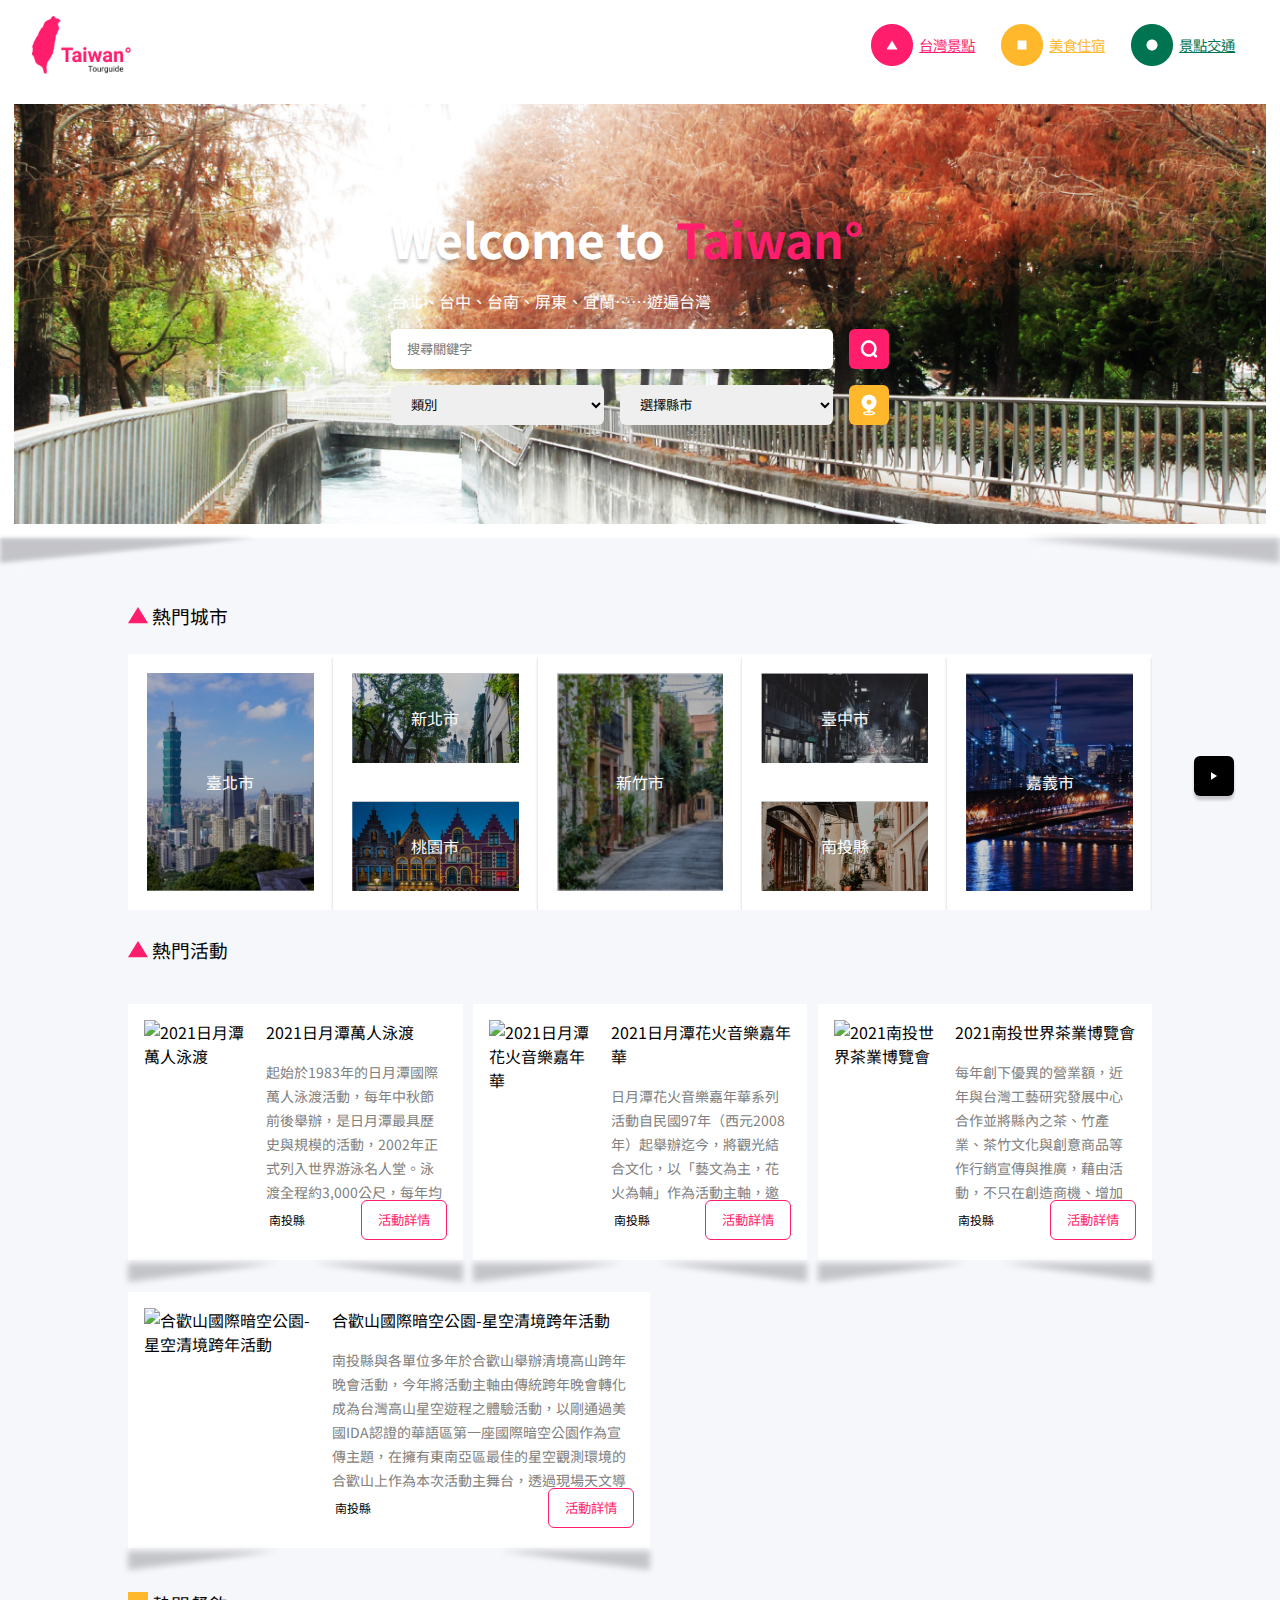
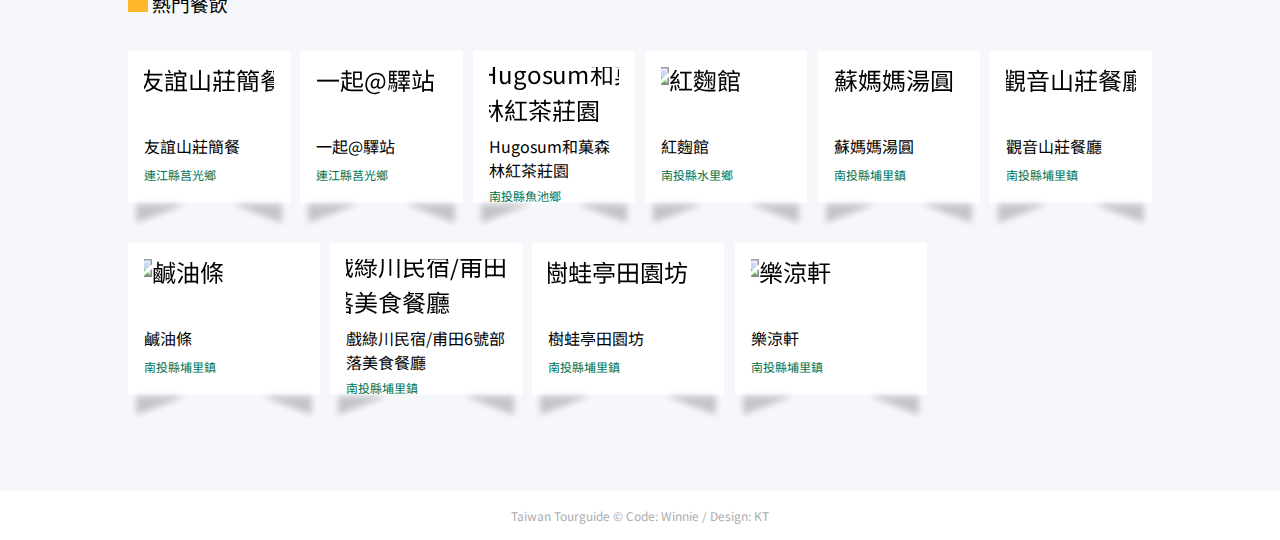
==== commit d0ba77c0: "path config" ====
--- a/index.html
+++ b/index.html
@@ -10,6 +10,12 @@
       href="https://use.fontawesome.com/releases/v5.15.4/css/all.css"
       integrity="sha384-DyZ88mC6Up2uqS4h/KRgHuoeGwBcD4Ng9SiP4dIRy0EXTlnuz47vAwmeGwVChigm"
       crossorigin="anonymous"
+    />
+    <link rel="preconnect" href="https://fonts.googleapis.com" />
+    <link rel="preconnect" href="https://fonts.gstatic.com" crossorigin />
+    <link
+      href="https://fonts.googleapis.com/css2?family=Noto+Sans+TC&display=swap"
+      rel="stylesheet"
     />
     <link rel="stylesheet" href="styles/style.css" />
   </head>
@@ -93,49 +99,49 @@
               <i class="fas fa-map-marker-alt"></i>
               <h4>臺北市</h4>
               <div class="img_container">
-                <img src="/images/city/Taipei.png" alt="臺北市" />
+                <img src="./images/city/Taipei.png" alt="臺北市" />
               </div>
             </div>
             <div class="card_map grid_2">
               <i class="fas fa-map-marker-alt"></i>
               <h4>新北市</h4>
               <div class="img_container">
-                <img src="/images/city/NewTaipei.png" alt="新北市" />
+                <img src="./images/city/NewTaipei.png" alt="新北市" />
               </div>
             </div>
             <div class="card_map">
               <i class="fas fa-map-marker-alt"></i>
               <h4>桃園市</h4>
               <div class="img_container">
-                <img src="/images/city/Taoyuan.png" alt="桃園市" />
+                <img src="./images/city/Taoyuan.png" alt="桃園市" />
               </div>
             </div>
             <div class="card_map grid_1">
               <i class="fas fa-map-marker-alt"></i>
               <h4>新竹市</h4>
               <div class="img_container">
-                <img src="/images/city/Hsinchu.png" alt="新竹市" />
+                <img src="./images/city/Hsinchu.png" alt="新竹市" />
               </div>
             </div>
             <div class="card_map grid_2">
               <i class="fas fa-map-marker-alt"></i>
               <h4>臺中市</h4>
               <div class="img_container">
-                <img src="/images/city/Taichung.png" alt="臺中市" />
+                <img src="./images/city/Taichung.png" alt="臺中市" />
               </div>
             </div>
             <div class="card_map">
               <i class="fas fa-map-marker-alt"></i>
               <h4>南投縣</h4>
               <div class="img_container">
-                <img src="/images/city/NantouCounty.png" alt="南投縣" />
+                <img src="./images/city/NantouCounty.png" alt="南投縣" />
               </div>
             </div>
             <div class="card_map grid_1">
               <i class="fas fa-map-marker-alt"></i>
               <h4>嘉義市</h4>
               <div class="img_container">
-                <img src="/images/city/Chiayi.png" alt="嘉義市" />
+                <img src="./images/city/Chiayi.png" alt="嘉義市" />
               </div>
             </div>
             <!-- 前半部 -->
@@ -144,58 +150,58 @@
               <i class="fas fa-map-marker-alt"></i>
               <h4>臺南市</h4>
               <div class="img_container">
-                <img src="/images/city/Tainan.png" alt="臺南市" />
+                <img src="./images/city/Tainan.png" alt="臺南市" />
               </div>
             </div>
             <div class="card_map grid_2">
               <i class="fas fa-map-marker-alt"></i>
               <h4>高雄市</h4>
               <div class="img_container">
-                <img src="/images/city/Kaohsiung.png" alt="高雄市" />
+                <img src="./images/city/Kaohsiung.png" alt="高雄市" />
               </div>
             </div>
             <div class="card_map">
               <i class="fas fa-map-marker-alt"></i>
               <h4>屏東縣</h4>
               <div class="img_container">
-                <img src="/images/city/PingtungCounty.png" alt="屏東縣" />
+                <img src="./images/city/PingtungCounty.png" alt="屏東縣" />
               </div>
             </div>
             <div class="card_map grid_1">
               <i class="fas fa-map-marker-alt"></i>
               <h4>宜蘭縣</h4>
               <div class="img_container">
-                <img src="/images/city/YilanCounty.png" alt="宜蘭縣" />
+                <img src="./images/city/YilanCounty.png" alt="宜蘭縣" />
               </div>
             </div>
             <div class="card_map grid_2">
               <i class="fas fa-map-marker-alt"></i>
               <h4>花蓮縣</h4>
               <div class="img_container">
-                <img src="/images/city/HualienCounty.png" alt="花蓮縣" />
+                <img src="./images/city/HualienCounty.png" alt="花蓮縣" />
               </div>
             </div>
             <div class="card_map">
               <i class="fas fa-map-marker-alt"></i>
               <h4>臺東縣</h4>
               <div class="img_container">
-                <img src="/images/city/TaitungCounty.png" alt="臺東縣" />
+                <img src="./images/city/TaitungCounty.png" alt="臺東縣" />
               </div>
             </div>
             <div class="card_map grid_1">
               <i class="fas fa-map-marker-alt"></i>
               <h4>金.馬.澎</h4>
               <div class="img_container">
-                <img src="/images/city/others.png" alt="金門縣" />
+                <img src="./images/city/others.png" alt="金門縣" />
               </div>
             </div>
           </div>
         </div>
         <button class="btn btn_white prev_map">
-          <img src="/images/Icon/previous-1.png" alt="previous" />
+          <img src="./images/Icon/previous-1.png" alt="previous" />
         </button>
         <button class="btn btn_black next_map">
-          <img src="/images/Icon/next-1.png" alt="next" />
+          <img src="./images/Icon/next-1.png" alt="next" />
         </button>
       </section>
       <!-- 熱門城市/end -->
--- a/styles/style.css
+++ b/styles/style.css
@@ -4,6 +4,7 @@
   padding: 0;
   -webkit-box-sizing: border-box;
           box-sizing: border-box;
+  font-family: "Noto Sans TC", sans-serif;
 }
 
 a {
@@ -710,10 +711,8 @@
     font-size: 0.9rem;
   }
   main section.topic div.cards div.card_activity {
+    max-width: 100%;
     height: 120px;
-    -webkit-box-flex: 1;
-        -ms-flex: 1 1 298px;
-            flex: 1 1 298px;
   }
   main section.topic div.cards div.card_activity p {
     display: none;
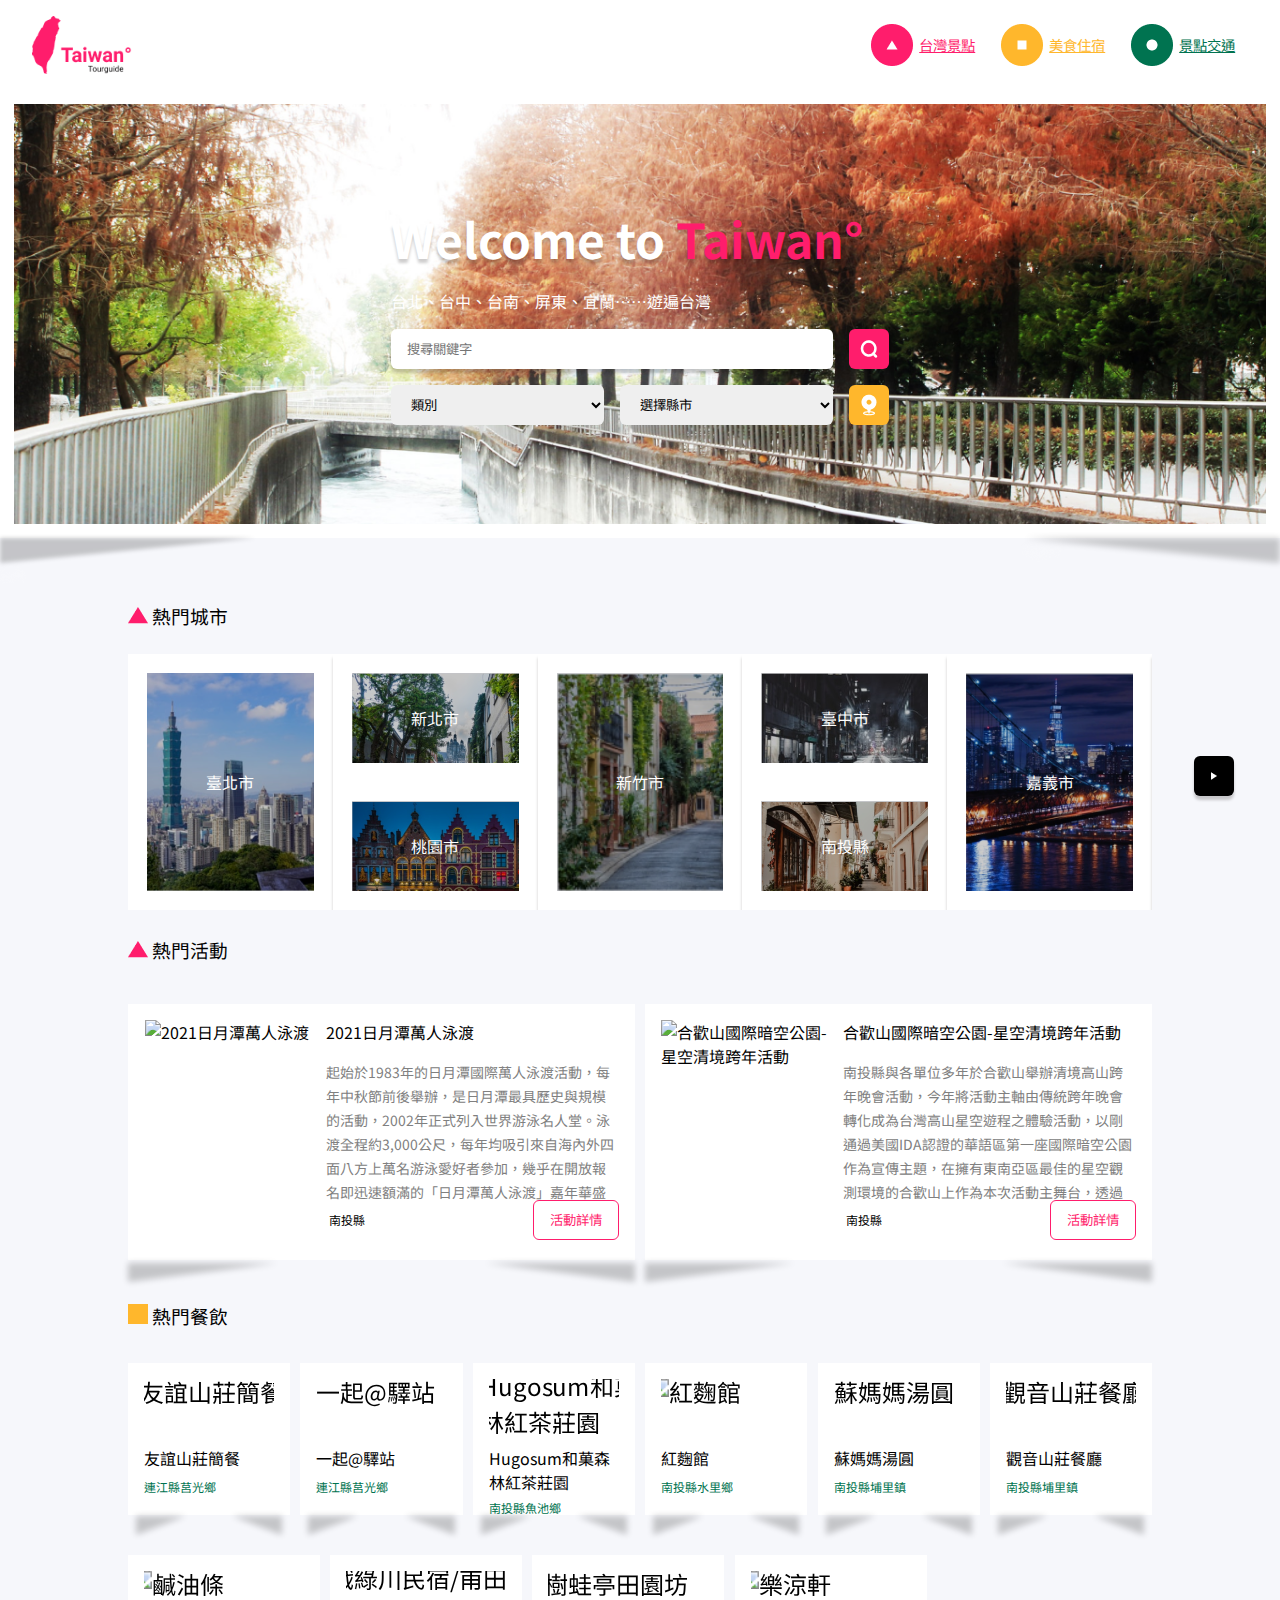
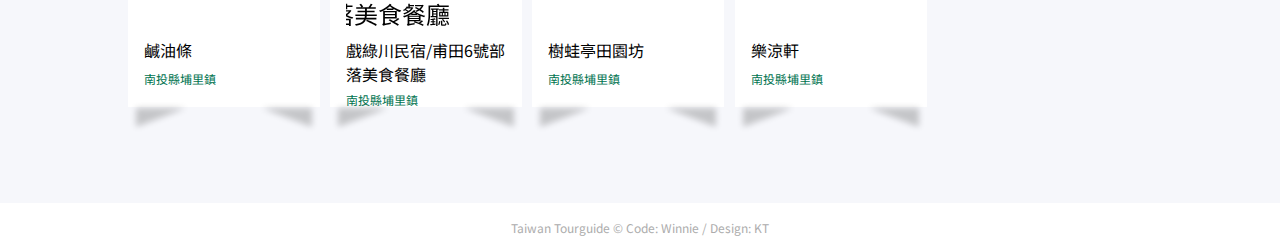
==== commit 59dac4ec: "first commit" ====
--- a/index.html
+++ b/index.html
@@ -28,19 +28,19 @@
         <ul class="subnav">
           <li>
             <a class="text_primary" href="./index.html">
-              <img src="/images/link (1).png" alt="" />
+              <img src="./images/link (1).png" alt="" />
               <span>台灣景點</span>
             </a>
           </li>
           <li>
             <a class="text_secondary" href="./meal.html">
-              <img src="/images/link (2).png" alt="" />
+              <img src="./images/link (2).png" alt="" />
               <span>美食住宿</span>
             </a>
           </li>
           <li>
             <a class="text_green" href="./traffic.html">
-              <img src="/images/link (3).png" alt="" />
+              <img src="./images/link (3).png" alt="" />
               <span>景點交通</span>
             </a>
           </li>
@@ -237,54 +237,6 @@
           <div class="card_activity">
             <div class="activity_img">
               <img
-                src="https://www.taiwan.net.tw/att/event/d9db59b2-9d6d-4d7e-8231-fed0d97bcc52.jpg"
-                alt="2021日月潭花火音樂嘉年華"
-              />
-            </div>
-            <div class="activity_content">
-              <h4 class="activity_title">2021日月潭花火音樂嘉年華</h4>
-              <p>
-                日月潭花火音樂嘉年華系列活動自民國97年（西元2008年）起舉辦迄今，將觀光結合文化，以「藝文為主，花火為輔」作為活動主軸，邀請國內知名樂團，將大型藝術表演活動，搭配施放炫爛煙火，高品質的音樂花火聲光饗宴，在日月潭浪漫唯美之自然山光水景特色中演出，創造日月潭獨特之藝文氣息。近年來更逐漸導入自行車、馬拉松、紅茶產業文化、婚紗旅遊等多元主題，發展一系列高品質戶外展演及觀光活動，塑造多元嘉年華盛事意象，為日月潭嘉年華活動奠定深刻之「藝文表演」與「運動休閒」高優質旅遊印象，每年10-11月的日月潭花火音樂嘉年華活動已成為秋遊日月潭年度重大盛會。
-                10/30 NTSO臺灣青年交響樂團花火音樂會
-                暫定19:00開演，演出結束後施放煙火 10/30-10/31 紅茶文化季
-                10:00-16:00 11/13 日月潭Come!BikeDay自行車嘉年華
-                報到時間及地點視活動路線及內容而定，報名資訊後續公告...
-              </p>
-            </div>
-            <div class="info">
-              <span
-                ><i class="text_primary fas fa-map-marker-alt"></i
-                >&nbsp;南投縣</span
-              >
-              <button class="btn btn_outline_primary">活動詳情</button>
-            </div>
-          </div>
-
-          <div class="card_activity">
-            <div class="activity_img">
-              <img
-                src="https://www.taiwan.net.tw/att/event/10de645f-acbb-4447-a71e-45adbef38a7f.jpg"
-                alt="2021南投世界茶業博覽會"
-              />
-            </div>
-            <div class="activity_content">
-              <h4 class="activity_title">2021南投世界茶業博覽會</h4>
-              <p>
-                <!--2019年南投世界茶業博覽會<!-邁入第10年，-->每年創下優異的營業額，近年與台灣工藝研究發展中心合作並將縣內之茶、竹產業、茶竹文化與創意商品等作行銷宣傳與推廣，藉由活動，不只在創造商機、增加農民的收入，並帶動周邊及整體觀光產業；讓傳統農業轉型，加強品牌行銷，增加市場的競爭力，讓茶與竹之文化創意商品化；茶道與竹藝融合，同時以世界博覽會的形式，展售各國的特色茶樣，展示南投的竹工藝術，呈現多元茶與竹文化，進而塑造出世界台灣島的精神，提高台灣茶葉的曝光率與知名度。眾所期待的千人茶會、千人揉茶、茶與音樂，還有茶薰六覺，亦在大操場或樹蔭下自然呈現。在黃金品茗館裡，可以品飲到來自台灣各地比賽茶的特等茶。中興會堂及青少年活動中心同時邀請中、日、韓等世界各地的茶道展演，使與會的民眾能對國際茶文化、茶產業能有更廣大的認識視野。<!--主題展館涵蓋有世界茶葉之旅、見證台灣茶的茶葉藝文館、黃金品茗館外，今年加入了農村再生館、客家產業館等再地的產業融入不同的文化、特色增加活動精彩度。-->...
-              </p>
-            </div>
-            <div class="info">
-              <span
-                ><i class="text_primary fas fa-map-marker-alt"></i
-                >&nbsp;南投縣</span
-              >
-              <button class="btn btn_outline_primary">活動詳情</button>
-            </div>
-          </div>
-
-          <div class="card_activity">
-            <div class="activity_img">
-              <img
                 src="https://www.taiwan.net.tw/att/event/f401957f-72ff-4c95-9a51-b59a6194bed5.jpg"
                 alt="合歡山國際暗空公園-星空清境跨年活動"
               />
@@ -488,6 +440,10 @@
   </body>
   <script
     type="text/javascript"
+    src="https://cdnjs.cloudflare.com/ajax/libs/jsSHA/3.2.0/sha.js"
+  ></script>
+  <script
+    type="text/javascript"
     src="https://cdnjs.cloudflare.com/ajax/libs/axios/0.21.4/axios.min.js"
   ></script>
   <script src="./app.js"></script>
--- a/styles/style.css
+++ b/styles/style.css
@@ -394,7 +394,7 @@
   background-color: #fff;
   padding: 1rem;
   margin: 1rem 0;
-  max-width: 522px;
+  width: 400px;
   height: 20vw;
   -webkit-box-flex: 1;
       -ms-flex: 1 1 280px;
@@ -670,6 +670,7 @@
   }
   main section.topic.topic_city div.grid_container {
     overflow: auto;
+    width: 110%;
   }
   main section.topic.topic_city div.grid_container div.cards_map {
     height: 40vw;
@@ -771,6 +772,7 @@
   }
   main section.topic.topic_city div.grid_container {
     overflow: auto;
+    width: 110%;
   }
   main section.topic.topic_city div.grid_container div.cards_map {
     height: 30vw;
@@ -809,7 +811,7 @@
     font-size: 0.9rem;
   }
   main section.topic div.cards div.card_activity {
-    max-width: 298px;
+    width: 200px;
     height: 120px;
     -webkit-box-flex: 1;
         -ms-flex: 1 1 200px;
